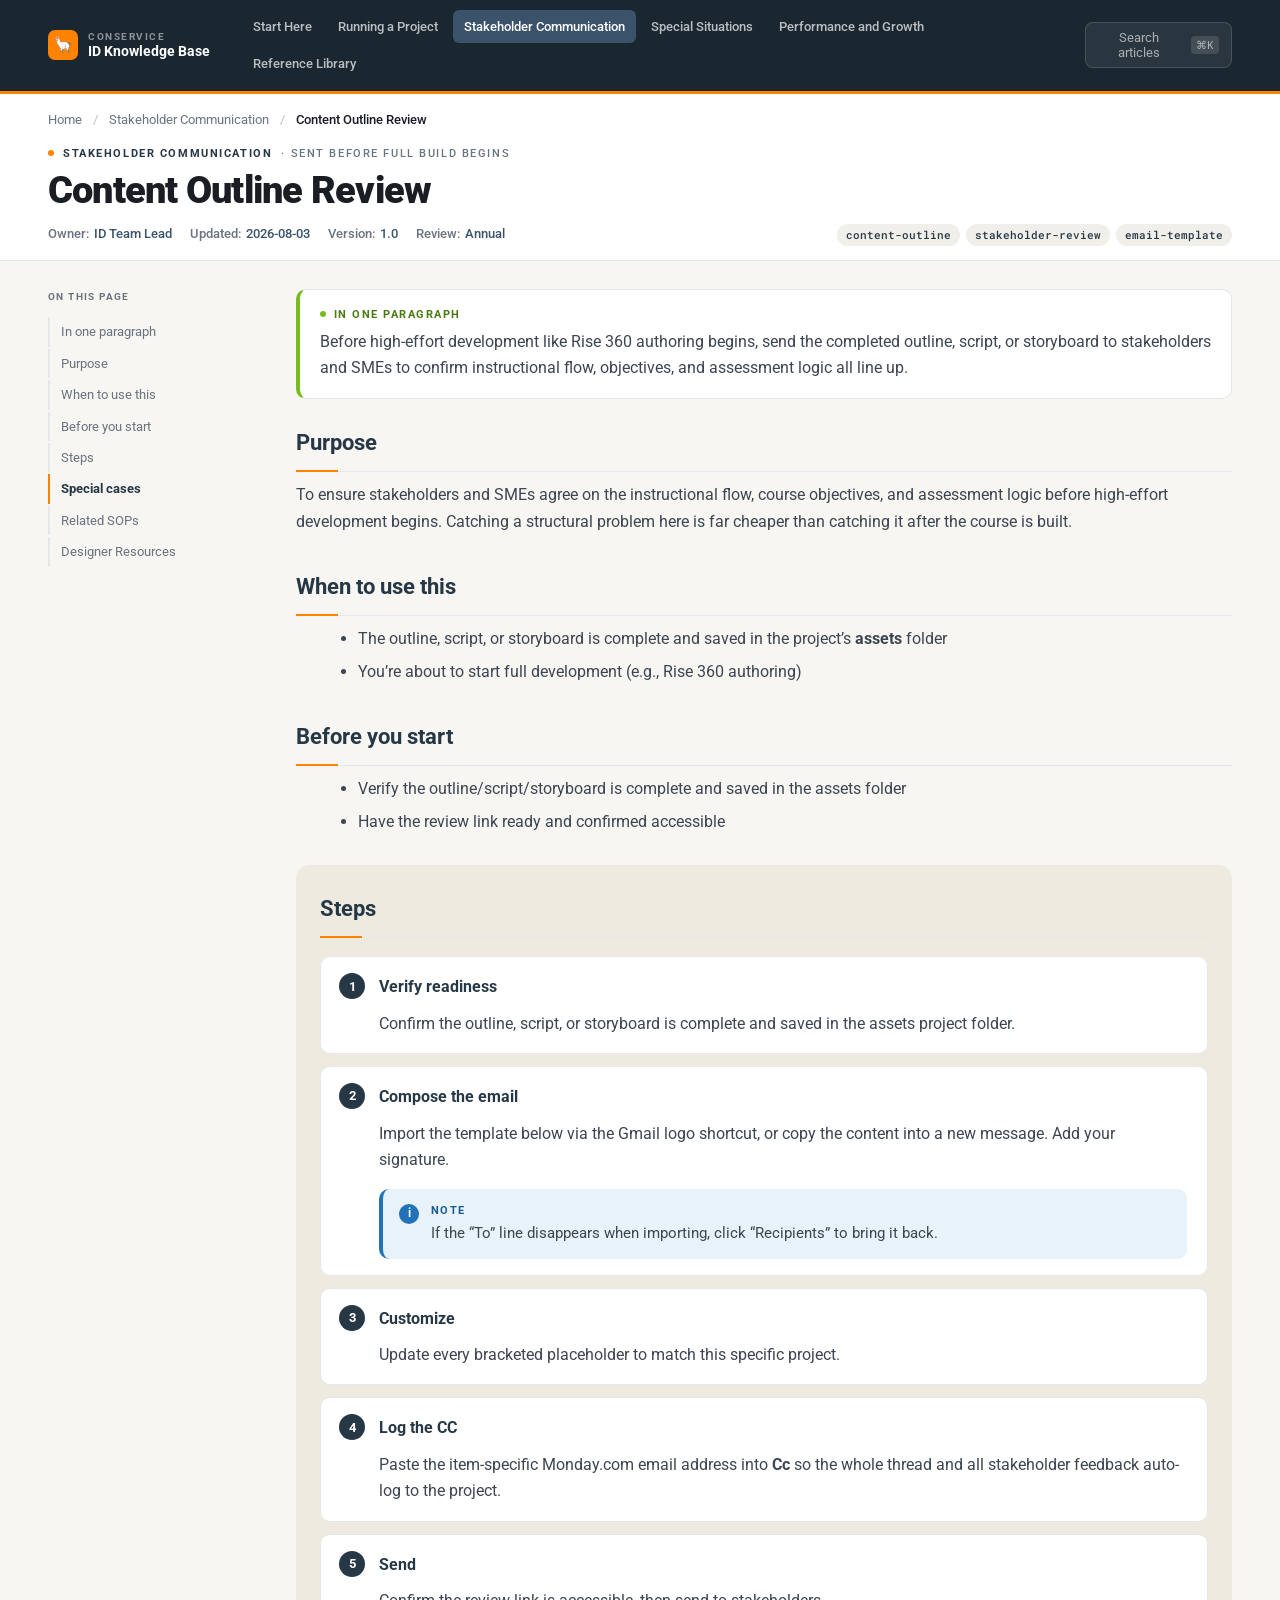
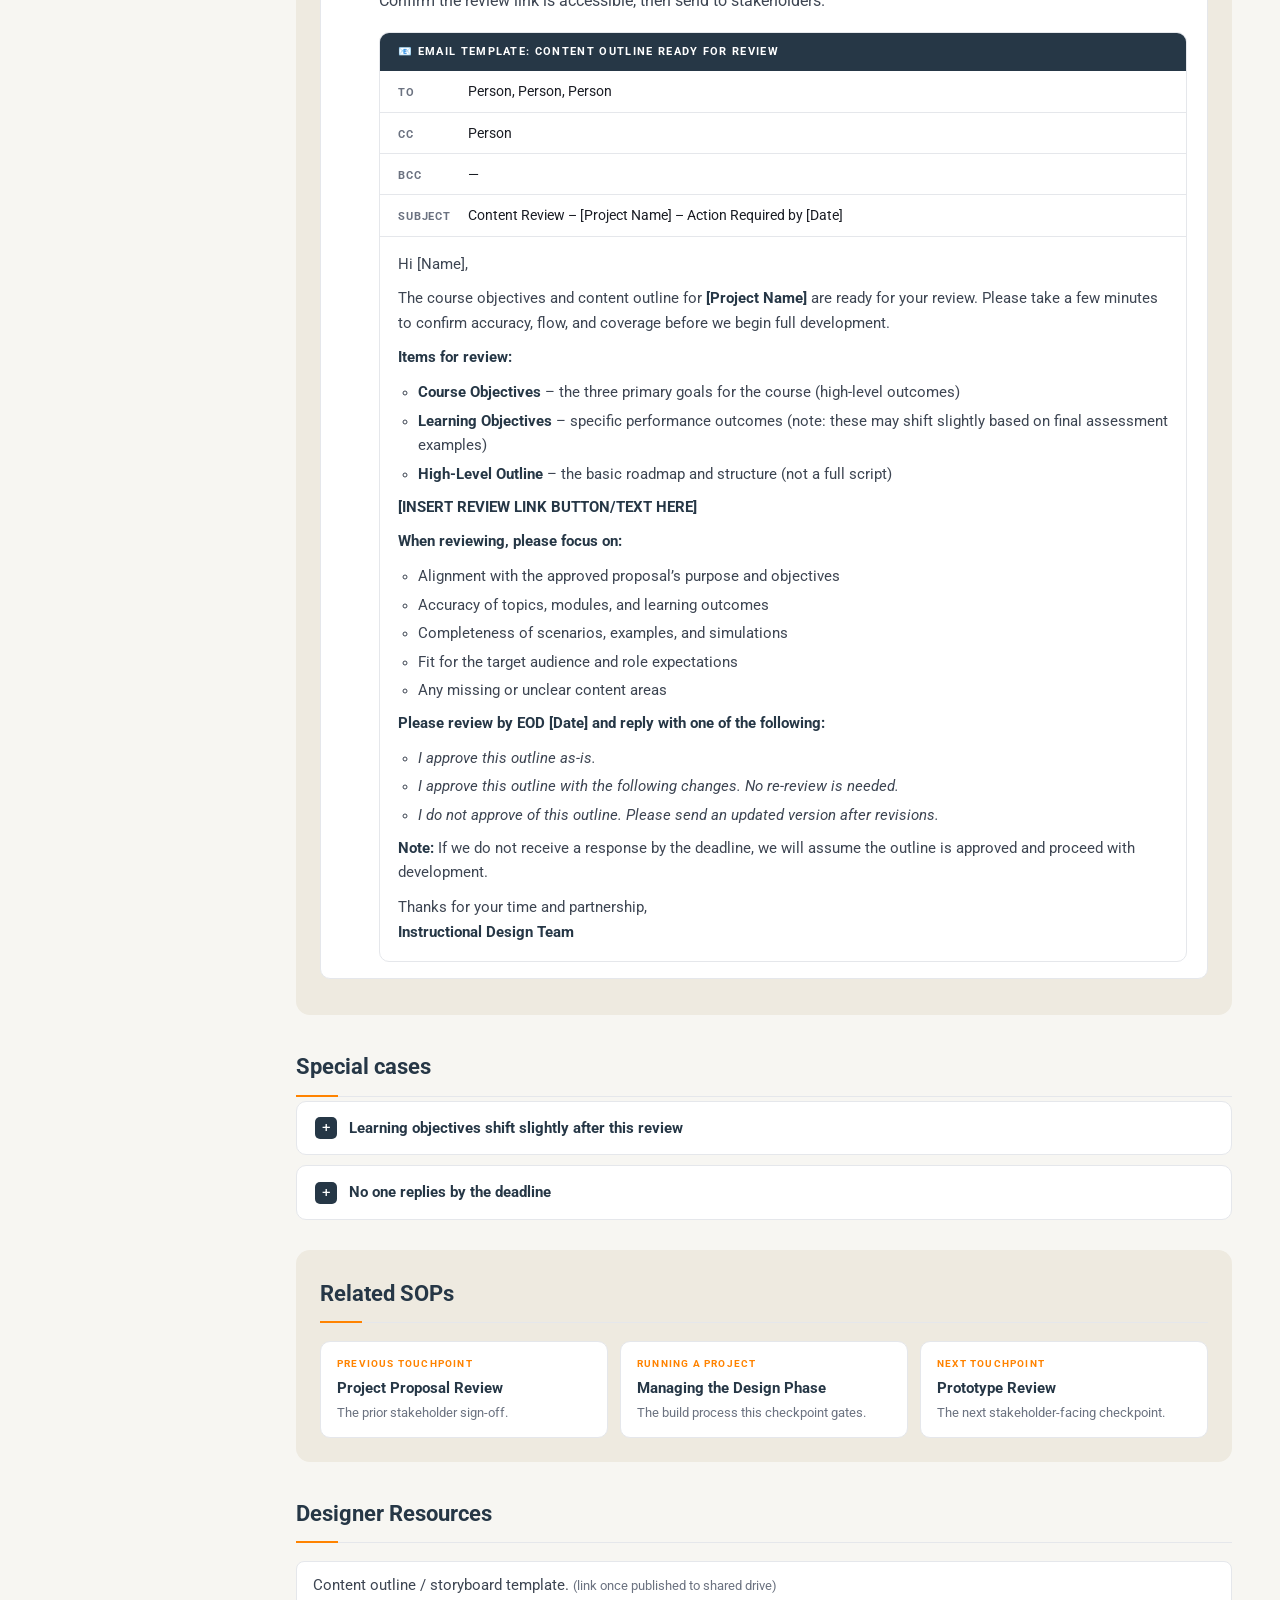
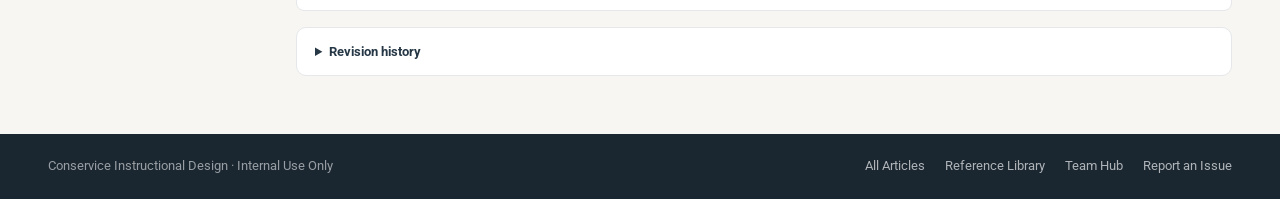
==== content-outline-review.html @ edd9d3a0 "Add files via upload" ====
<!DOCTYPE html>
<html lang="en">
<head>
<meta charset="UTF-8">
<meta name="viewport" content="width=device-width, initial-scale=1.0">
<title>Content Outline Review | ID Team KB</title>
<link rel="preconnect" href="https://fonts.googleapis.com">
<link rel="preconnect" href="https://fonts.gstatic.com" crossorigin>
<link href="https://fonts.googleapis.com/css2?family=Roboto:wght@400;500;700;900&family=Roboto+Mono:wght@400;500&display=swap" rel="stylesheet">
<link rel="stylesheet" href="styles.css">
</head>
<body>

<header class="site-header">
  <div class="site-header-inner">
    <a class="brand" href="index.html">
      <span class="brand-mark">🦙</span>
      <span class="brand-text">
        <span class="brand-line-1">Conservice</span>
        <span class="brand-line-2">ID Knowledge Base</span>
      </span>
    </a>
    <nav class="site-nav">
      <a href="index.html#start-here">Start Here</a>
      <a href="index.html#running-a-project">Running a Project</a>
      <a href="index.html#stakeholder-communication" class="active">Stakeholder Communication</a>
      <a href="index.html#special-situations">Special Situations</a>
      <a href="index.html#performance-and-growth">Performance and Growth</a>
      <a href="index.html#reference-library">Reference Library</a>
    </nav>
    <button class="search-btn" type="button">
      <span>Search articles</span>
      <kbd>⌘K</kbd>
    </button>
  </div>
</header>

<div class="article-head">
  <div class="article-head-inner">
    <nav class="breadcrumb">
      <a href="index.html">Home</a>
      <span class="sep">/</span>
      <a href="index.html#stakeholder-communication">Stakeholder Communication</a>
      <span class="sep">/</span>
      <span class="current">Content Outline Review</span>
    </nav>

    <div class="eyebrow">
      <span class="eyebrow-dot"></span>
      Stakeholder Communication
      <span class="phase-of">· Sent before full build begins</span>
    </div>

    <h1>Content Outline Review</h1>

    <div class="meta-strip">
      <span><strong>Owner:</strong><span class="mv">ID Team Lead</span></span>
      <span><strong>Updated:</strong><span class="mv">2026-08-03</span></span>
      <span><strong>Version:</strong><span class="mv">1.0</span></span>
      <span><strong>Review:</strong><span class="mv">Annual</span></span>
      <span class="tag-group">
        <span class="tag">content-outline</span>
        <span class="tag">stakeholder-review</span>
        <span class="tag">email-template</span>
      </span>
    </div>
  </div>
</div>

<div class="article-shell">
  <div class="article-container">

    <aside class="toc">
      <div class="toc-label">On this page</div>
      <ul>
        <li><a href="#summary" class="active">In one paragraph</a></li>
        <li><a href="#purpose">Purpose</a></li>
        <li><a href="#when">When to use this</a></li>
        <li><a href="#before">Before you start</a></li>
        <li><a href="#steps">Steps</a></li>
        <li><a href="#exceptions">Special cases</a></li>
        <li><a href="#related">Related SOPs</a></li>
        <li><a href="#resources">Designer Resources</a></li>
      </ul>
    </aside>

    <main class="article-main">

      <section id="summary">
        <div class="tldr">
          <div class="tldr-label">In one paragraph</div>
          <p>Before high-effort development like Rise 360 authoring begins, send the completed outline, script, or storyboard to stakeholders and SMEs to confirm instructional flow, objectives, and assessment logic all line up.</p>
        </div>
      </section>

      <h2 id="purpose">Purpose</h2>
      <p>To ensure stakeholders and SMEs agree on the instructional flow, course objectives, and assessment logic before high-effort development begins. Catching a structural problem here is far cheaper than catching it after the course is built.</p>

      <h2 id="when">When to use this</h2>
      <ul><li>The outline, script, or storyboard is complete and saved in the project&rsquo;s <strong>assets</strong> folder</li><li>You&rsquo;re about to start full development (e.g., Rise 360 authoring)</li></ul>

      <h2 id="before">Before you start</h2>
      <ul><li>Verify the outline/script/storyboard is complete and saved in the assets folder</li><li>Have the review link ready and confirmed accessible</li></ul>

      <div class="band">
        <h2 id="steps">Steps</h2>
        <ol class="steps-ol">
          <li>
            <h3>Verify readiness</h3>
            <p>Confirm the outline, script, or storyboard is complete and saved in the assets project folder.</p>
          </li>
          <li>
            <h3>Compose the email</h3>
            <p>Import the template below via the Gmail logo shortcut, or copy the content into a new message. Add your signature.</p>
                        <div class="callout note">
              <span class="callout-icon">i</span>
              <div class="callout-body">
                <span class="c-label">Note</span>
            <p>If the &ldquo;To&rdquo; line disappears when importing, click &ldquo;Recipients&rdquo; to bring it back.</p>
              </div>
            </div>
          </li>
          <li>
            <h3>Customize</h3>
            <p>Update every bracketed placeholder to match this specific project.</p>
          </li>
          <li>
            <h3>Log the CC</h3>
            <p>Paste the item-specific Monday.com email address into <strong>Cc</strong> so the whole thread and all stakeholder feedback auto-log to the project.</p>
          </li>
          <li>
            <h3>Send</h3>
            <p>Confirm the review link is accessible, then send to stakeholders.</p>
            <div class="email-card">
              <div class="email-card-head">📧 Email Template: Content Outline Ready for Review</div>
              <div class="email-meta">
                <div class="email-meta-row"><span class="em-label">To</span><span class="em-value">Person, Person, Person</span></div>
                <div class="email-meta-row"><span class="em-label">Cc</span><span class="em-value">Person</span></div>
                <div class="email-meta-row"><span class="em-label">Bcc</span><span class="em-value">&mdash;</span></div>
                <div class="email-meta-row"><span class="em-label">Subject</span><span class="em-value">Content Review &ndash; [Project Name] &ndash; Action Required by [Date]</span></div>
              </div>
              <div class="email-body">
              <p>Hi [Name],</p>
              <p>The course objectives and content outline for <strong>[Project Name]</strong> are ready for your review. Please take a few minutes to confirm accuracy, flow, and coverage before we begin full development.</p>
              <p><strong>Items for review:</strong></p>
              <ul class="em-list">
                <li><strong>Course Objectives</strong> &ndash; the three primary goals for the course (high-level outcomes)</li>
                <li><strong>Learning Objectives</strong> &ndash; specific performance outcomes (note: these may shift slightly based on final assessment examples)</li>
                <li><strong>High-Level Outline</strong> &ndash; the basic roadmap and structure (not a full script)</li>
              </ul>
              <p><strong>[INSERT REVIEW LINK BUTTON/TEXT HERE]</strong></p>
              <p><strong>When reviewing, please focus on:</strong></p>
              <ul class="em-list">
                <li>Alignment with the approved proposal&rsquo;s purpose and objectives</li>
                <li>Accuracy of topics, modules, and learning outcomes</li>
                <li>Completeness of scenarios, examples, and simulations</li>
                <li>Fit for the target audience and role expectations</li>
                <li>Any missing or unclear content areas</li>
              </ul>
              <p><strong>Please review by EOD [Date] and reply with one of the following:</strong></p>
              <ul class="em-list">
                <li><em>I approve this outline as-is.</em></li>
                <li><em>I approve this outline with the following changes. No re-review is needed.</em></li>
                <li><em>I do not approve of this outline. Please send an updated version after revisions.</em></li>
              </ul>
              <p><strong>Note:</strong> If we do not receive a response by the deadline, we will assume the outline is approved and proceed with development.</p>
              <p>Thanks for your time and partnership,<br><strong>Instructional Design Team</strong></p>
              </div>
            </div>
          </li>
        </ol>
      </div>

      <h2 id="exceptions">Special cases</h2>
      <details class="case">
        <summary>Learning objectives shift slightly after this review</summary>
        <div class="case-body">
          <p>That&rsquo;s expected &mdash; the template itself notes objectives may change slightly based on the final assessment examples. A small refinement isn&rsquo;t a re-review trigger on its own.</p>
        </div>
      </details>
      <details class="case">
        <summary>No one replies by the deadline</summary>
        <div class="case-body">
          <p>Silence is treated as approval. Proceed with development, but keep the sent email as your record that the window was offered.</p>
        </div>
      </details>

      <div class="band">
        <h2 id="related">Related SOPs</h2>
        <div class="related-grid">
          <a class="related-card" href="project-proposal-review.html">
            <div class="rc-kicker">Previous Touchpoint</div>
            <div class="rc-title">Project Proposal Review</div>
            <div class="rc-desc">The prior stakeholder sign-off.</div>
          </a>
          <a class="related-card" href="index.html#running-a-project">
            <div class="rc-kicker">Running a Project</div>
            <div class="rc-title">Managing the Design Phase</div>
            <div class="rc-desc">The build process this checkpoint gates.</div>
          </a>
          <a class="related-card" href="prototype-review.html">
            <div class="rc-kicker">Next Touchpoint</div>
            <div class="rc-title">Prototype Review</div>
            <div class="rc-desc">The next stakeholder-facing checkpoint.</div>
          </a>
        </div>
      </div>

      <h2 id="resources">Designer Resources</h2>
      <ul class="resources-list">
        <li>Content outline / storyboard template. <em>(link once published to shared drive)</em></li>
      </ul>

      <div class="article-footer">
        <details class="revhist">
          <summary>Revision history</summary>
          <ul>
            <li><span class="sha">initial</span> 2026-08-03 — v1.0: initial publication. Consolidated from Design Team SOP §3.2.</li>
          </ul>
        </details>
      </div>

    </main>
  </div>
</div>

<footer class="site-footer">
  <div class="site-footer-inner">
    <span>Conservice Instructional Design · Internal Use Only</span>
    <span class="site-footer-links">
      <a href="index.html">All Articles</a>
      <a href="index.html#reference-library">Reference Library</a>
      <a href="#">Team Hub</a>
      <a href="#">Report an Issue</a>
    </span>
  </div>
</footer>

<script>
(function () {
  var links = Array.prototype.slice.call(document.querySelectorAll('.toc a'));
  var targets = links
    .map(function (a) { return document.querySelector(a.getAttribute('href')); })
    .filter(Boolean);

  function setActive(id) {
    links.forEach(function (a) {
      a.classList.toggle('active', a.getAttribute('href') === '#' + id);
    });
  }

  if ('IntersectionObserver' in window) {
    var obs = new IntersectionObserver(function (entries) {
      entries.forEach(function (e) { if (e.isIntersecting) setActive(e.target.id); });
    }, { rootMargin: '-100px 0px -70% 0px', threshold: 0 });
    targets.forEach(function (t) { obs.observe(t); });
  }
})();
</script>

</body>
</html>
---- styles.css ----
/* ============================================================
   Conservice ID Knowledge Base
   Restored from the approved prototype visual system.
   ============================================================ */

:root {
  /* Conservice brand palette */
  --navy: #263746;
  --navy-deep: #1a2731;
  --navy-soft: #3a536b;
  --dark-gray: #555759;
  --light-gray: #D2D3D3;
  --green: #77BC1F;
  --green-deep: #4a7a13;
  --blue: #2172B7;
  --blue-deep: #1a5a91;
  --orange: #FF8300;
  --purple: #680054;
  --red-orange: #FD5F46;
  --red-deep: #b8391f;

  /* Working colors */
  --ink: #1a1d24;
  --body: #3d4552;
  --muted: #6b7280;
  --hairline: #e5e7eb;
  --hairline-strong: #d1d5db;

  /* Zones */
  --bg-page: #f7f6f2;
  --bg-panel: #ffffff;
  --bg-band: #eeeae0;

  /* Callout tokens mapped to brand */
  --warn-fg: var(--red-deep);   --warn-bg: #fdf0ec;  --warn-bdr: var(--red-orange);
  --tip-fg: var(--green-deep);  --tip-bg: #f2f9e5;   --tip-bdr: var(--green);
  --auto-fg: var(--purple);     --auto-bg: #f8edf4;  --auto-bdr: var(--purple);
  --note-fg: var(--blue-deep);  --note-bg: #e8f2fa;  --note-bdr: var(--blue);

  --font: "Roboto", -apple-system, BlinkMacSystemFont, "Segoe UI", sans-serif;
  --font-mono: "Roboto Mono", ui-monospace, "SF Mono", Menlo, monospace;
}

* { box-sizing: border-box; }
html { scroll-behavior: smooth; scroll-padding-top: 96px; }

body {
  margin: 0;
  background: var(--bg-page);
  color: var(--body);
  font-family: var(--font);
  font-size: 16px;
  line-height: 1.65;
  -webkit-font-smoothing: antialiased;
}

a { color: var(--blue); }

@media (prefers-reduced-motion: reduce) {
  * { transition: none !important; animation: none !important; }
  html { scroll-behavior: auto; }
}

/* ============================================================
   SITE HEADER
   ============================================================ */
.site-header {
  background: var(--navy-deep);
  border-bottom: 3px solid var(--orange);
  position: sticky;
  top: 0;
  z-index: 50;
}
.site-header-inner {
  max-width: 1240px;
  margin: 0 auto;
  padding: 10px 28px;
  display: flex;
  align-items: center;
  gap: 32px;
}

.brand { display: flex; align-items: center; gap: 10px; text-decoration: none; flex-shrink: 0; }
.brand-mark {
  width: 30px; height: 30px; border-radius: 7px;
  background: var(--orange);
  display: flex; align-items: center; justify-content: center;
  font-size: 16px;
}
.brand-text { display: flex; flex-direction: column; line-height: 1.15; }
.brand-line-1 {
  font-size: 9.5px; font-weight: 700; letter-spacing: 0.16em;
  text-transform: uppercase; color: rgba(255,255,255,.5);
}
.brand-line-2 { font-size: 14px; font-weight: 700; color: #fff; }

.site-nav { display: flex; gap: 4px; flex-wrap: wrap; }
.site-nav a {
  color: rgba(255,255,255,.7);
  text-decoration: none;
  font-size: 13px; font-weight: 500;
  padding: 6px 11px; border-radius: 6px;
  transition: background .15s, color .15s;
}
.site-nav a:hover { color: #fff; background: rgba(255,255,255,.08); }
.site-nav a.active { color: #fff; background: var(--navy-soft); }

.search-btn {
  margin-left: auto;
  display: flex; align-items: center; gap: 10px;
  background: rgba(255,255,255,.07);
  border: 1px solid rgba(255,255,255,.14);
  border-radius: 8px;
  padding: 7px 12px;
  color: rgba(255,255,255,.6);
  font-family: var(--font); font-size: 12.5px;
  cursor: pointer;
  transition: border-color .15s, color .15s;
}
.search-btn:hover { border-color: rgba(255,255,255,.3); color: #fff; }
.search-btn kbd {
  font-family: var(--font-mono); font-size: 10.5px;
  background: rgba(255,255,255,.12); border-radius: 4px; padding: 2px 5px;
}

/* ============================================================
   ARTICLE HEAD (breadcrumb + title + meta + phase track)
   ============================================================ */
.article-head { background: var(--bg-panel); border-bottom: 1px solid var(--hairline); }
.article-head-inner { max-width: 1240px; margin: 0 auto; padding: 16px 28px 0; }

.breadcrumb { font-size: 12.5px; color: var(--muted); margin-bottom: 14px; }
.breadcrumb a { color: var(--muted); text-decoration: none; }
.breadcrumb a:hover { color: var(--navy); text-decoration: underline; }
.breadcrumb .sep { margin: 0 8px; opacity: .45; }
.breadcrumb .current { color: var(--ink); font-weight: 500; }

.eyebrow {
  display: flex; align-items: center; gap: 9px;
  font-size: 10.5px; font-weight: 700; letter-spacing: 0.15em;
  text-transform: uppercase; color: var(--navy);
  margin-bottom: 8px;
}
.eyebrow-dot { width: 6px; height: 6px; border-radius: 50%; background: var(--orange); }
.eyebrow .phase-of { color: var(--muted); font-weight: 500; }

.article-head h1 {
  font-family: var(--font);
  font-weight: 900; font-size: 38px; line-height: 1.1;
  letter-spacing: -0.02em; color: var(--ink);
  margin: 0 0 12px;
}

.meta-strip {
  display: flex; flex-wrap: wrap; align-items: center; gap: 18px;
  font-size: 12.5px; color: var(--muted);
  padding-bottom: 14px;
}
.meta-strip strong { color: var(--muted); font-weight: 500; margin-right: 5px; }
.meta-strip .mv { color: var(--navy-soft); font-weight: 500; }
.tag-group { display: flex; gap: 6px; flex-wrap: wrap; margin-left: auto; }
.tag {
  background: #f0efe9; color: var(--navy);
  padding: 2px 9px; border-radius: 11px;
  font-family: var(--font-mono); font-size: 11px; font-weight: 500;
}

/* ---------- PHASE TRACK: circles joined by rules ---------- */
.phase-strip {
  display: flex; align-items: center;
  padding: 12px 0 14px;
  border-top: 1px solid var(--hairline);
}
.phase-strip-label {
  font-size: 10px; font-weight: 700; letter-spacing: 0.14em;
  text-transform: uppercase; color: var(--muted);
  margin-right: 20px; flex-shrink: 0;
}
.phase-track { display: flex; align-items: center; flex: 1; min-width: 0; }

.phase-node { display: flex; align-items: center; gap: 9px; flex-shrink: 0; }
.phase-circle {
  width: 22px; height: 22px; border-radius: 50%;
  background: #fff; border: 1.5px solid var(--light-gray);
  display: flex; align-items: center; justify-content: center;
  font-weight: 700; font-size: 11px; color: var(--muted);
  flex-shrink: 0;
}
.phase-node.done .phase-circle { background: var(--navy); border-color: var(--navy); color: #fff; }
.phase-node.done .phase-circle span { display: none; }
.phase-node.done .phase-circle::after { content: "\2713"; font-size: 11px; }
.phase-node.current .phase-circle {
  background: var(--orange); border-color: var(--orange); color: #fff;
  box-shadow: 0 0 0 3px rgba(255,131,0,.18);
}
.phase-name { font-size: 12.5px; font-weight: 500; color: var(--muted); white-space: nowrap; }
.phase-node.done .phase-name { color: var(--body); }
.phase-node.current .phase-name { color: var(--navy); font-weight: 700; }

.phase-connector {
  flex: 1; height: 1.5px; min-width: 12px;
  background: var(--light-gray); margin: 0 12px;
}
.phase-connector.done { background: var(--navy); }

/* ============================================================
   LAYOUT: sticky TOC + article
   ============================================================ */
.article-shell { padding: 28px 0 0; }
.article-container {
  max-width: 1240px; margin: 0 auto; padding: 0 28px;
  display: grid; grid-template-columns: 200px 1fr; gap: 48px;
  align-items: start;
}

.toc { position: sticky; top: 104px; font-size: 13px; }
.toc-label {
  font-size: 10px; font-weight: 700; letter-spacing: 0.14em;
  text-transform: uppercase; color: var(--muted); margin-bottom: 12px;
}
.toc ul { list-style: none; margin: 0; padding: 0; }
.toc li { margin-bottom: 2px; }
.toc a {
  display: block; color: var(--muted); text-decoration: none;
  padding: 4px 0 4px 11px; border-left: 2px solid var(--hairline);
  transition: color .15s, border-color .15s;
}
.toc a:hover { color: var(--navy); border-color: var(--hairline-strong); }
.toc a.active { color: var(--navy); font-weight: 700; border-color: var(--orange); }

.article-main { min-width: 0; padding-bottom: 8px; }

/* ---------- Typography ---------- */
.article-main h2 {
  font-size: 22px; font-weight: 700; color: var(--navy);
  margin: 34px 0 4px; padding-bottom: 10px;
  border-bottom: 1px solid var(--hairline);
  position: relative;
}
.article-main h2::after {
  content: ""; position: absolute; left: 0; bottom: -1px;
  width: 42px; height: 2px; background: var(--orange);
}
.article-main h2:first-of-type { margin-top: 26px; }
.article-main h3 { font-size: 16px; font-weight: 700; color: var(--navy); margin: 20px 0 6px; }
.article-main p { margin: 10px 0; }
.article-main ul, .article-main ol { margin: 10px 0 10px 22px; }
.article-main li { margin-bottom: 6px; }

.field {
  font-family: var(--font-mono); font-size: .87em;
  background: rgba(38,55,70,.07); color: var(--navy);
  padding: 1px 6px; border-radius: 4px;
}

/* ---------- TL;DR ---------- */
.tldr {
  background: var(--bg-panel);
  border: 1px solid var(--hairline);
  border-left: 4px solid var(--green);
  border-radius: 10px;
  padding: 16px 20px;
  margin-bottom: 8px;
}
.tldr-label {
  display: flex; align-items: center; gap: 8px;
  font-size: 10.5px; font-weight: 700; letter-spacing: 0.14em;
  text-transform: uppercase; color: var(--green-deep);
  margin-bottom: 6px;
}
.tldr-label::before { content: ""; width: 6px; height: 6px; border-radius: 50%; background: var(--green); }
.tldr p { margin: 0; }

/* ---------- Callouts ---------- */
.callout {
  display: flex; gap: 12px;
  border-radius: 10px; border-left: 4px solid;
  padding: 13px 16px; margin: 16px 0;
  font-size: 14.5px;
}
.callout-icon {
  width: 20px; height: 20px; border-radius: 50%;
  display: flex; align-items: center; justify-content: center;
  font-size: 12px; font-weight: 700; color: #fff;
  flex-shrink: 0; margin-top: 2px;
}
.callout-body { min-width: 0; }
.callout .c-label {
  display: block;
  font-size: 10.5px; font-weight: 700; letter-spacing: 0.12em;
  text-transform: uppercase; margin-bottom: 2px;
}
.callout p { margin: 0; }
.callout p + p { margin-top: 8px; }

.callout.note    { background: var(--note-bg); border-color: var(--note-bdr); }
.callout.note .c-label { color: var(--note-fg); }
.callout.note .callout-icon { background: var(--blue); }

.callout.tip     { background: var(--tip-bg); border-color: var(--tip-bdr); }
.callout.tip .c-label { color: var(--tip-fg); }
.callout.tip .callout-icon { background: var(--green); }

.callout.automation { background: var(--auto-bg); border-color: var(--auto-bdr); }
.callout.automation .c-label { color: var(--auto-fg); }
.callout.automation .callout-icon { background: var(--purple); }

.callout.warning { background: var(--warn-bg); border-color: var(--warn-bdr); }
.callout.warning .c-label { color: var(--warn-fg); }
.callout.warning .callout-icon { background: var(--red-orange); }

/* ============================================================
   BANDED ZONES (Steps, Related, Resources)
   ============================================================ */
.band { background: var(--bg-band); border-radius: 14px; padding: 4px 24px 24px; margin: 30px 0; }
.band > h2:first-child { margin-top: 22px; }

/* ---------- Step cards ---------- */
.steps-ol { counter-reset: step; list-style: none; margin: 18px 0 0 !important; padding: 0; }
.steps-ol > li {
  position: relative;
  background: var(--bg-panel);
  border: 1px solid var(--hairline);
  border-radius: 10px;
  padding: 16px 20px 16px 58px;
  margin-bottom: 12px;
}
.steps-ol > li::before {
  counter-increment: step; content: counter(step);
  position: absolute; left: 18px; top: 16px;
  width: 26px; height: 26px; border-radius: 50%;
  background: var(--navy); color: #fff;
  font-size: 13px; font-weight: 700;
  display: flex; align-items: center; justify-content: center;
}
.steps-ol > li > h3 { margin: 1px 0 6px; }
.steps-ol > li > *:last-child { margin-bottom: 0; }
.steps-ol ul { margin-left: 20px; }

/* ---------- Special cases (disclosure) ---------- */
.case {
  background: var(--bg-panel);
  border: 1px solid var(--hairline);
  border-radius: 10px;
  margin-bottom: 10px;
  overflow: hidden;
}
.case > summary {
  display: flex; align-items: center; gap: 12px;
  padding: 14px 18px;
  font-weight: 700; font-size: 15px; color: var(--navy);
  cursor: pointer; list-style: none;
}
.case > summary::-webkit-details-marker { display: none; }
.case > summary::before {
  content: "+";
  width: 22px; height: 22px; border-radius: 5px; flex-shrink: 0;
  background: var(--navy); color: #fff;
  display: flex; align-items: center; justify-content: center;
  font-size: 15px; font-weight: 400; line-height: 1;
}
.case[open] > summary::before { content: "\2013"; }
.case > summary:focus-visible { outline: 2px solid var(--orange); outline-offset: -2px; }
.case-body { padding: 0 18px 16px 52px; }
.case-body > *:first-child { margin-top: 0; }
.case-body > *:last-child { margin-bottom: 0; }

/* ---------- Related cards ---------- */
.related-grid {
  display: grid; grid-template-columns: repeat(auto-fill, minmax(230px,1fr));
  gap: 12px; margin-top: 18px;
}
.related-card {
  background: var(--bg-panel);
  border: 1px solid var(--hairline);
  border-radius: 10px;
  padding: 14px 16px;
  text-decoration: none; display: block;
  transition: border-color .15s, transform .12s;
}
.related-card:hover { border-color: var(--orange); transform: translateY(-2px); }
.rc-kicker {
  font-size: 10px; font-weight: 700; letter-spacing: 0.12em;
  text-transform: uppercase; color: var(--orange);
}
.rc-title { font-weight: 700; color: var(--navy); font-size: 14.5px; margin: 4px 0 3px; }
.rc-desc { font-size: 12.5px; color: var(--muted); line-height: 1.5; }

/* ---------- Designer Resources ---------- */
.resources-list { list-style: none; margin: 18px 0 0 !important; padding: 0; }
.resources-list li {
  background: var(--bg-panel);
  border: 1px solid var(--hairline);
  border-radius: 8px;
  padding: 12px 16px;
  margin-bottom: 8px;
  font-size: 14.5px;
}
.resources-list em { color: var(--muted); font-style: normal; font-size: 13px; }

/* ---------- Footer strip + revision history ---------- */
.article-footer { padding: 8px 0 30px; }

.revhist { background: var(--bg-panel); border: 1px solid var(--hairline); border-radius: 10px; }
.revhist > summary {
  padding: 13px 18px; cursor: pointer;
  font-size: 13px; font-weight: 700; color: var(--navy);
}
.revhist > summary:focus-visible { outline: 2px solid var(--orange); outline-offset: -2px; }
.revhist ul { list-style: none; margin: 0; padding: 0 18px 16px; font-size: 13px; color: var(--muted); }
.revhist li { margin-bottom: 7px; }
.revhist .sha {
  font-family: var(--font-mono); font-size: .85em;
  background: rgba(38,55,70,.07); padding: 1px 5px; border-radius: 4px;
}

/* ============================================================
   SITE FOOTER
   ============================================================ */
.site-footer { background: var(--navy-deep); color: rgba(255,255,255,.55); margin-top: 20px; }
.site-footer-inner {
  max-width: 1240px; margin: 0 auto; padding: 22px 28px;
  display: flex; align-items: center; gap: 20px; flex-wrap: wrap;
  font-size: 12.5px;
}
.site-footer-links { margin-left: auto; display: flex; gap: 20px; flex-wrap: wrap; }
.site-footer a { color: rgba(255,255,255,.65); text-decoration: none; }
.site-footer a:hover { color: #fff; }

/* ============================================================
   RESPONSIVE
   ============================================================ */
@media (max-width: 980px) {
  .article-container { grid-template-columns: 1fr; gap: 0; }
  .toc { display: none; }
  .phase-strip { flex-direction: column; align-items: flex-start; gap: 8px; }
  .phase-strip-label { margin-right: 0; }
  .phase-track { flex-wrap: wrap; gap: 8px 0; width: 100%; }
  .phase-connector { min-width: 10px; margin: 0 8px; }
}
@media (max-width: 720px) {
  .site-header-inner { flex-wrap: wrap; gap: 12px; }
  .site-nav { order: 3; width: 100%; overflow-x: auto; }
  .search-btn { margin-left: auto; }
  .article-head h1 { font-size: 29px; }
  .tag-group { margin-left: 0; }
  .band { padding: 4px 14px 18px; border-radius: 10px; }
  .steps-ol > li { padding: 14px 16px 14px 52px; }
  .case-body { padding-left: 18px; }
}

/* ============================================================
   HOME PAGE
   Supports both the legacy home markup (.topnav / .kb-hero)
   and the restored header markup (.site-header).
   ============================================================ */

/* Legacy top nav mapped onto the restored header treatment */
.topnav {
  background: var(--navy-deep);
  border-bottom: 3px solid var(--orange);
  color: #fff;
  padding: 12px 28px;
  display: flex; align-items: center; gap: 28px; flex-wrap: wrap;
}
.topnav .brand {
  font-weight: 700; font-size: 14px; color: #fff;
  text-decoration: none; white-space: nowrap;
}
.topnav nav { display: flex; gap: 4px; flex-wrap: wrap; }
.topnav nav a {
  color: rgba(255,255,255,.7); text-decoration: none;
  font-size: 13px; font-weight: 500;
  padding: 6px 11px; border-radius: 6px;
  transition: background .15s, color .15s;
}
.topnav nav a:hover { color: #fff; background: rgba(255,255,255,.08); }
.topnav nav a.active { color: #fff; background: var(--navy-soft); }

/* Hero */
.kb-hero {
  background: var(--navy-deep);
  padding: 46px 24px 54px;
  text-align: center;
  position: relative;
}
.kb-hero::after {
  content: ""; position: absolute; left: 0; right: 0; bottom: 0;
  height: 3px; background: var(--orange);
}
.kb-hero .eyebrow {
  display: block;
  font-size: 10.5px; font-weight: 700; letter-spacing: 0.16em;
  text-transform: uppercase; color: rgba(255,255,255,.5);
  margin-bottom: 20px;
}

.kb-search-wrap { max-width: 600px; margin: 0 auto; position: relative; }
.kb-search {
  width: 100%;
  padding: 16px 20px 16px 50px;
  font-family: var(--font); font-size: 16px;
  color: var(--ink); background: #fff;
  border: none; border-radius: 10px;
  box-shadow: 0 10px 30px rgba(0,0,0,.22);
}
.kb-search::placeholder { color: var(--muted); }
.kb-search:focus-visible { outline: 3px solid var(--orange); outline-offset: 2px; }
.kb-search-icon {
  position: absolute; left: 19px; top: 50%; transform: translateY(-50%);
  font-size: 17px; color: var(--muted); pointer-events: none;
}
.kb-search-hint {
  margin-top: 13px; font-size: 12.5px; color: rgba(255,255,255,.5);
}

/* Body + counts */
.kb-body { max-width: 900px; margin: 0 auto; padding: 4px 28px 72px; }
.kb-count {
  text-align: center; font-size: 12.5px; color: var(--muted);
  padding: 26px 0 4px;
}
.no-results {
  display: none;
  text-align: center; color: var(--muted); padding: 48px 0;
}

/* Category blocks */
.cat { padding-top: 38px; }
.cat-head { display: flex; align-items: center; gap: 11px; margin-bottom: 6px; }
.cat-head h2 {
  margin: 0;
  font-size: 15px; font-weight: 700; letter-spacing: 0.1em;
  text-transform: uppercase; color: var(--navy);
}
.cat-head .cat-accent { width: 26px; height: 3px; border-radius: 2px; background: var(--orange); }
.cat-desc { font-size: 13.5px; color: var(--muted); margin: 0 0 14px; }

.cat-c-blue   .cat-accent { background: var(--blue); }
.cat-c-green  .cat-accent { background: var(--green); }
.cat-c-orange .cat-accent { background: var(--orange); }

/* Article rows */
.art-list { list-style: none; margin: 0; padding: 0; border-top: 1px solid var(--hairline); }
.art-list li { border-bottom: 1px solid var(--hairline); }
.art-list a,
.art-list .art-soon {
  display: flex; align-items: center; justify-content: space-between; gap: 12px;
  padding: 13px 10px;
  font-size: 15px; text-decoration: none;
  transition: background .12s, padding-left .12s;
}
.art-list a { color: var(--navy); font-weight: 500; }
.art-list a:hover { background: var(--bg-panel); padding-left: 16px; }
.art-list a .art-go {
  color: var(--orange); font-size: 13px; font-weight: 700;
  opacity: 0; transition: opacity .12s;
}
.art-list a:hover .art-go { opacity: 1; }

.art-list .art-soon { color: var(--muted); cursor: default; }
.art-list .art-soon .badge {
  font-size: 9.5px; font-weight: 700; letter-spacing: 0.12em;
  text-transform: uppercase; color: var(--muted);
  background: #f0efe9; padding: 3px 9px; border-radius: 11px;
}

/* Home footer */
footer.kb-footer {
  background: var(--navy-deep); color: rgba(255,255,255,.55);
  text-align: center; padding: 24px 28px;
  font-size: 12.5px;
}
footer.kb-footer strong { color: #fff; }
footer.kb-footer a { color: rgba(255,255,255,.65); text-decoration: none; }
footer.kb-footer a:hover { color: #fff; }

@media (max-width: 720px) {
  .topnav { gap: 12px; }
  .topnav nav { width: 100%; overflow-x: auto; }
  .kb-hero { padding: 34px 20px 42px; }
}

/* ============================================================
   EMAIL TEMPLATE CARD
   ============================================================ */
.email-card {
  background: var(--bg-panel);
  border: 1px solid var(--hairline);
  border-radius: 10px;
  overflow: hidden;
  margin: 18px 0;
}
.email-card-head {
  background: var(--navy);
  color: #fff;
  padding: 10px 18px;
  font-size: 11px; font-weight: 700; letter-spacing: 0.12em;
  text-transform: uppercase;
  display: flex; align-items: center; gap: 8px;
}
.email-meta { border-bottom: 1px solid var(--hairline); }
.email-meta-row {
  display: flex; align-items: baseline; gap: 14px;
  padding: 9px 18px; border-top: 1px solid var(--hairline);
  font-size: 13.5px;
}
.email-meta-row:first-child { border-top: none; }
.email-meta-row .em-label {
  width: 56px; flex-shrink: 0;
  font-weight: 700; color: var(--muted);
  font-size: 10.5px; text-transform: uppercase; letter-spacing: 0.08em;
}
.email-meta-row .em-value { color: var(--ink); }
.email-body { padding: 16px 18px; font-size: 14.5px; line-height: 1.7; }
.email-body p { margin: 0 0 10px; }
.email-body p:last-child { margin-bottom: 0; }
.email-body strong { color: var(--navy); }
.email-body .em-list { margin: 8px 0 8px 20px; padding: 0; }
.email-body .em-list li { margin-bottom: 4px; }
.email-body a { font-weight: 500; }

/* ============================================================
   REFERENCE TABLES
   ============================================================ */
.ref-table-wrap { overflow-x: auto; margin: 18px 0; }
.ref-table {
  width: 100%; border-collapse: collapse;
  background: var(--bg-panel);
  border: 1px solid var(--hairline);
  border-radius: 10px;
  overflow: hidden;
  font-size: 14.5px;
}
.ref-table thead th {
  background: var(--navy);
  color: #fff;
  text-align: left;
  font-size: 11px; font-weight: 700; letter-spacing: 0.1em;
  text-transform: uppercase;
  padding: 11px 16px;
  white-space: nowrap;
}
.ref-table tbody td {
  padding: 11px 16px;
  border-top: 1px solid var(--hairline);
  vertical-align: top;
}
.ref-table tbody tr:nth-child(even) { background: #fbfaf7; }
.ref-table tbody td:first-child { font-weight: 500; color: var(--navy); white-space: nowrap; }

/* "Instead of this / Use this" comparison table */
.ref-table.compare tbody td:first-child {
  color: var(--muted); font-weight: 400;
  text-decoration: line-through; text-decoration-color: var(--red-orange);
}
.ref-table.compare tbody td:last-child {
  font-family: var(--font-mono); font-size: 13px; color: var(--navy);
}

/* Flag the row that requires a note */
.ref-table tbody tr.needs-note td:first-child { color: var(--red-deep); }
.ref-table tbody tr.needs-note { background: var(--warn-bg) !important; }

/* Format spec block */
.spec {
  background: var(--navy);
  color: #fff;
  font-family: var(--font-mono); font-size: 14px;
  padding: 14px 18px; border-radius: 8px;
  margin: 14px 0; overflow-x: auto;
}
.spec .spec-var { color: var(--orange); }

@media (max-width: 720px) {
  .ref-table { font-size: 13.5px; }
  .ref-table thead th, .ref-table tbody td { padding: 9px 12px; }
  .ref-table tbody td:first-child { white-space: normal; }
}
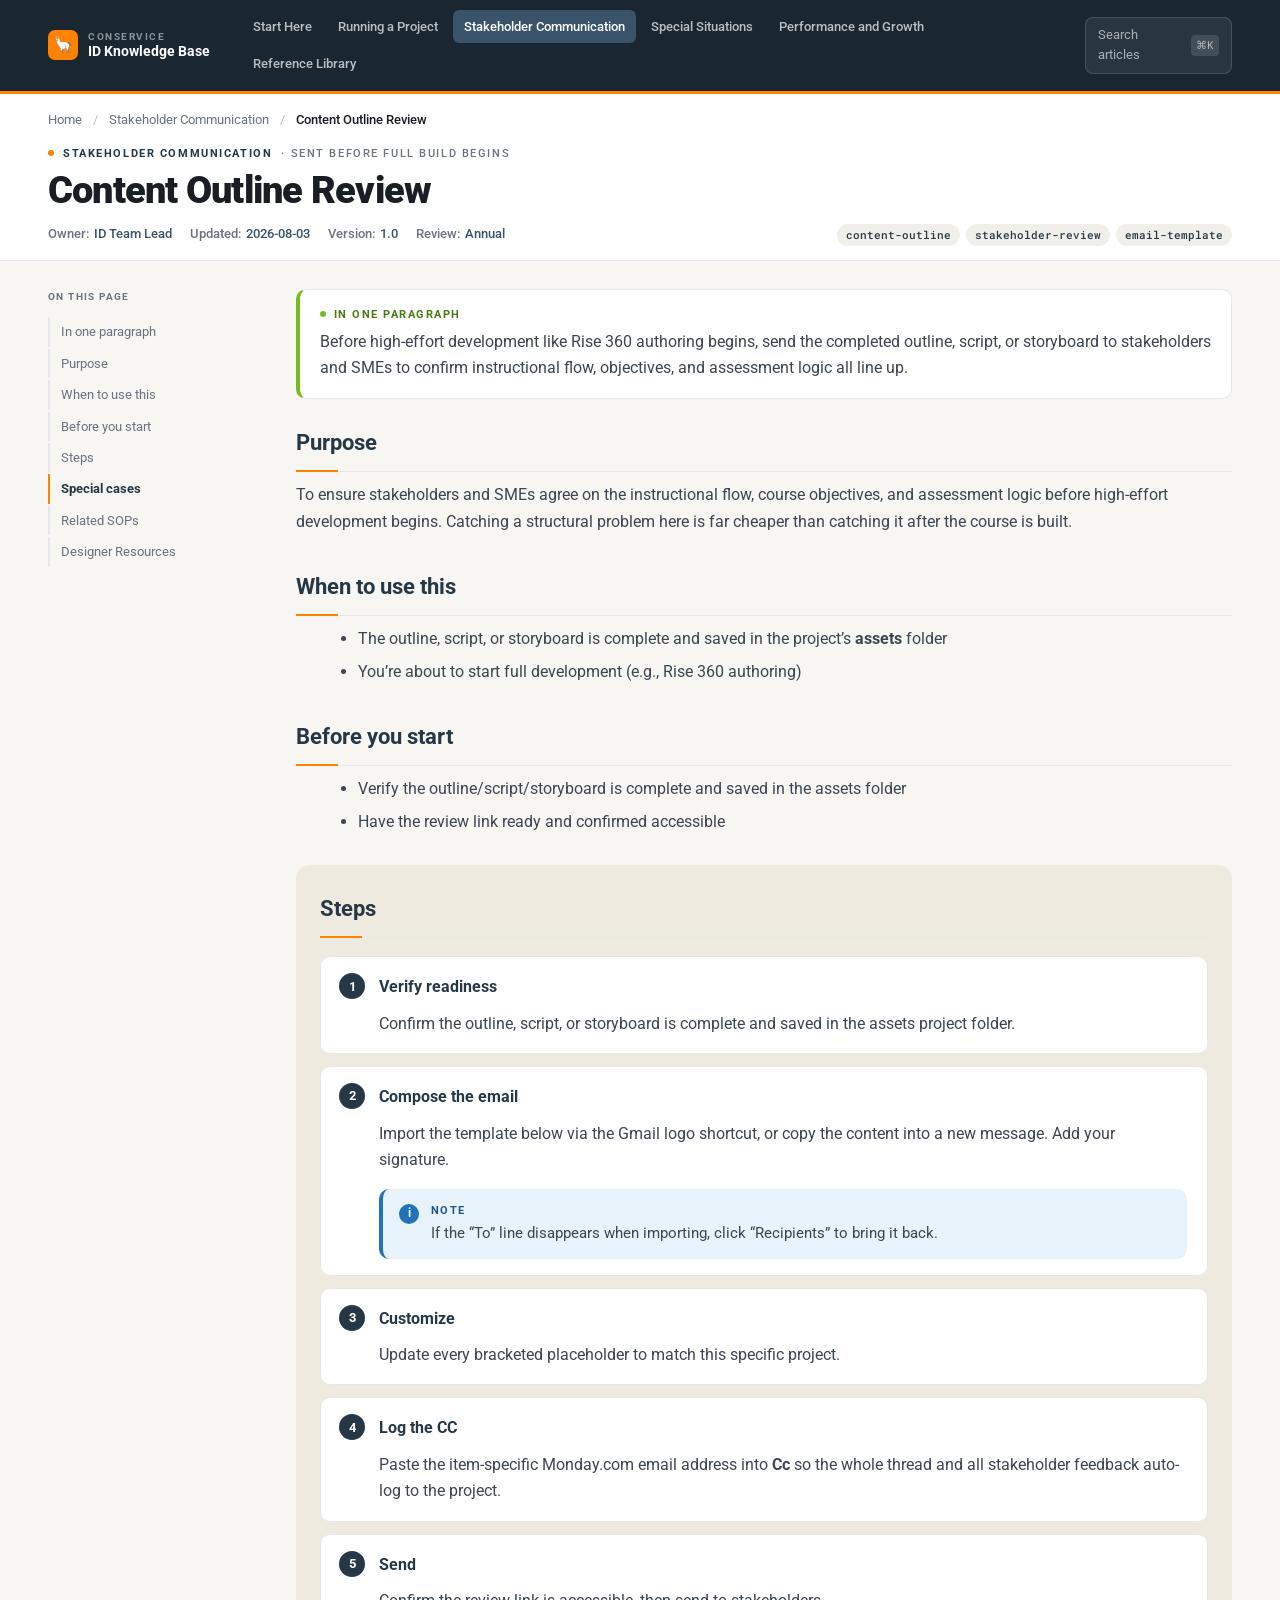
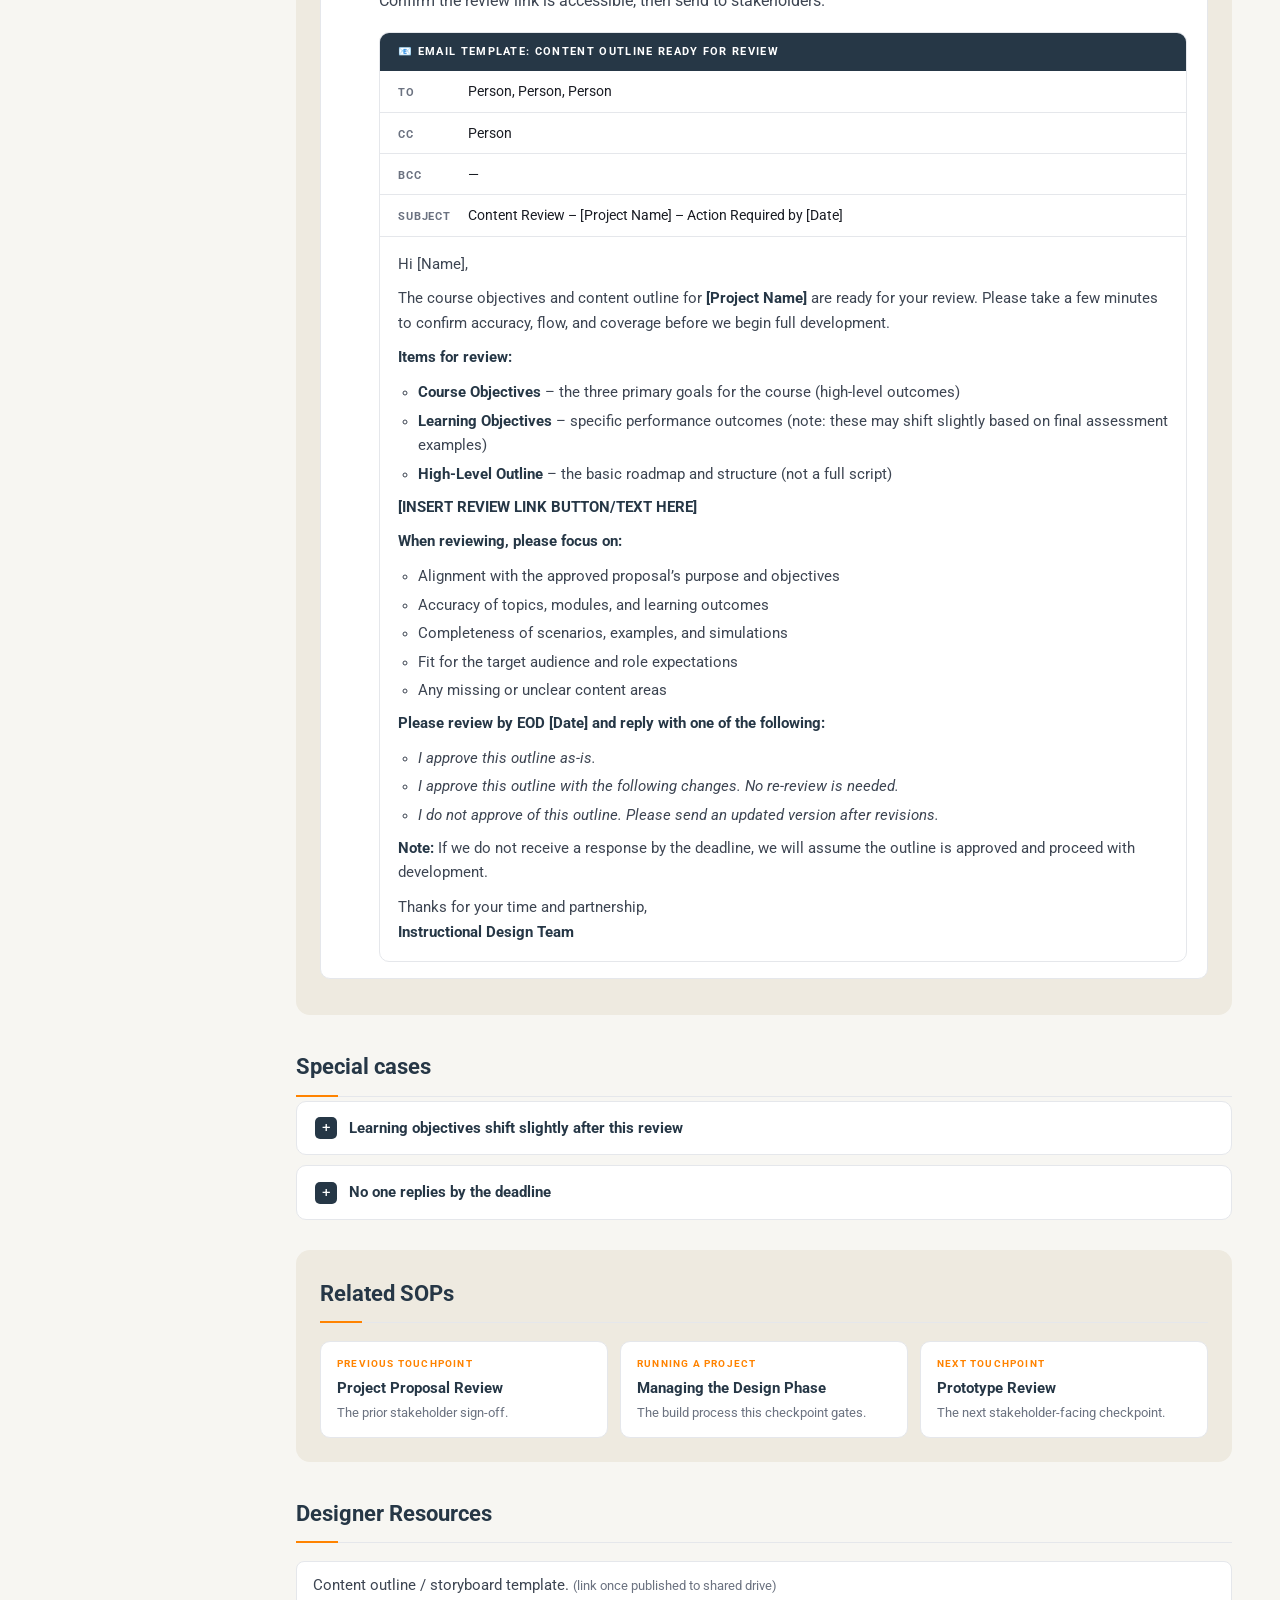
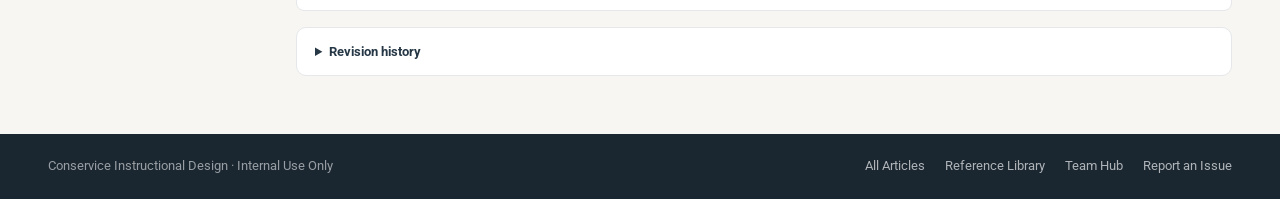
==== commit 24fc5d06: "Add files via upload" ====
--- a/content-outline-review.html
+++ b/content-outline-review.html
@@ -28,10 +28,10 @@
       <a href="index.html#performance-and-growth">Performance and Growth</a>
       <a href="index.html#reference-library">Reference Library</a>
     </nav>
-    <button class="search-btn" type="button">
+    <a class="search-btn" href="index.html">
       <span>Search articles</span>
       <kbd>⌘K</kbd>
-    </button>
+    </a>
   </div>
 </header>
 
--- a/styles.css
+++ b/styles.css
@@ -115,6 +115,7 @@
   color: rgba(255,255,255,.6);
   font-family: var(--font); font-size: 12.5px;
   cursor: pointer;
+  text-decoration: none;
   transition: border-color .15s, color .15s;
 }
 .search-btn:hover { border-color: rgba(255,255,255,.3); color: #fff; }
